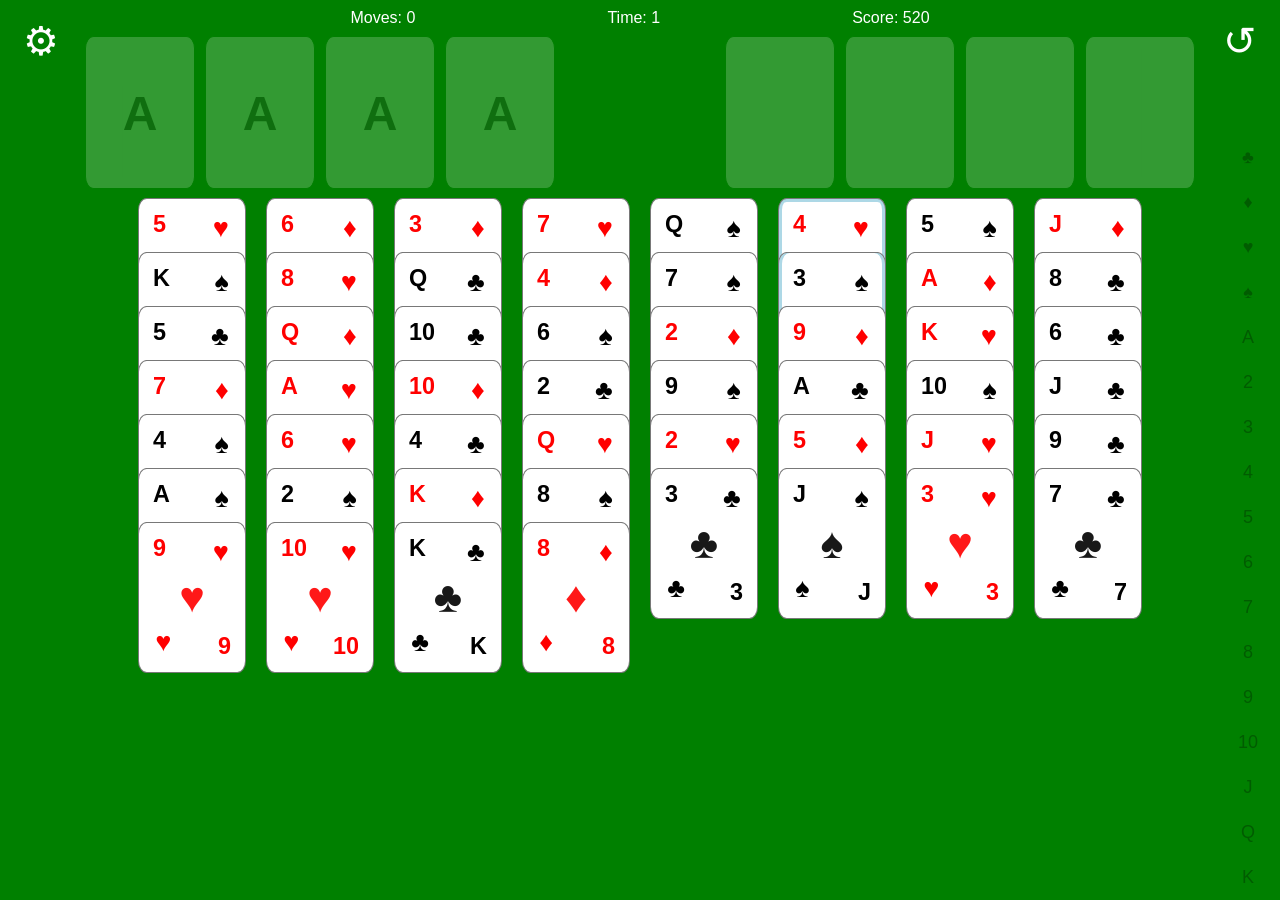
==== freecell/index.html @ 87880d99 "separate directories for freecell and spider" ====
<!DOCTYPE html>
<html lang="en">
<head>
    <meta charset="UTF-8">
    <meta name="viewport" content="width=device-width, initial-scale=1.0, maximum-scale=1, user-scalable=no">
    <title>Freecell</title>
    <link rel="manifest" href="manifest.json">
    <link rel="stylesheet" href="../css/style.css">
    <link rel="stylesheet" href="../css/settings.css">
    <meta name="theme-color" content="#008000">
</head>
<body>
    <div id="game">
        <div id="score-bar">
            <div class="scoretext" id="moves">Moves: 0</div>
            <div class="scoretext" id="timer">Time: 0:00</div>
            <div class="scoretext" id="score">Score: 0</div>
        </div>
        <div id="top-area">
            <div id="foundations">
                <div class="foundation" id="found1" data-pile-type="foundation" data-pile-index="0"></div>
                <div class="foundation" id="found2" data-pile-type="foundation" data-pile-index="1"></div>
                <div class="foundation" id="found3" data-pile-type="foundation" data-pile-index="2"></div>
                <div class="foundation" id="found4" data-pile-type="foundation" data-pile-index="3"></div>
            </div>
            <div id="free-cells">
                <div class="cell" id="free1" data-pile-type="cell" data-pile-index="0"></div>
                <div class="cell" id="free2" data-pile-type="cell" data-pile-index="1"></div>
                <div class="cell" id="free3" data-pile-type="cell" data-pile-index="2"></div>
                <div class="cell" id="free4" data-pile-type="cell" data-pile-index="3"></div>
            </div>
        </div>
        <div id="tableau">
            <div class="column" id="col1" data-pile-type="column" data-pile-index="0"></div>
            <div class="column" id="col2" data-pile-type="column" data-pile-index="1"></div>
            <div class="column" id="col3" data-pile-type="column" data-pile-index="2"></div>
            <div class="column" id="col4" data-pile-type="column" data-pile-index="3"></div>
            <div class="column" id="col5" data-pile-type="column" data-pile-index="4"></div>
            <div class="column" id="col6" data-pile-type="column" data-pile-index="5"></div>
            <div class="column" id="col7" data-pile-type="column" data-pile-index="6"></div>
            <div class="column" id="col8" data-pile-type="column" data-pile-index="7"></div>
        </div>
    </div>
    <div class="number-bar">
        <div class="num" data-value="clubs">♣</div>
        <div class="num" data-value="diamonds">♦</div>
        <div class="num" data-value="hearts">♥</div>
        <div class="num" data-value="spades">♠</div>
        <div class="num" data-value="A">A</div>
        <div class="num" data-value="2">2</div>
        <div class="num" data-value="3">3</div>
        <div class="num" data-value="4">4</div>
        <div class="num" data-value="5">5</div>
        <div class="num" data-value="6">6</div>
        <div class="num" data-value="7">7</div>
        <div class="num" data-value="8">8</div>
        <div class="num" data-value="9">9</div>
        <div class="num" data-value="10">10</div>
        <div class="num" data-value="J">J</div>
        <div class="num" data-value="Q">Q</div>
        <div class="num" data-value="K">K</div>
    </div>

    <button class="top-button undo"     data-action="undo"     aria-label="Undo last move">↺</button>
    <button class="top-button settings" data-action="settings" aria-label="Open settings">⚙</button>

    <div id="win-message" role="alert" aria-live="polite">You Win!</div>
    <div id="win-stats"></div>
    <button id="middle-btn-new-game">
        <span class="action-icon" aria-hidden="true">➕</span>
        <span>New Game</span>
    </button>

    <!-- Shared scripts — must load before game scripts -->
    <script src="../js/storageManager.js"  defer></script>
    <script src="../js/gameTimer.js"       defer></script>
    <script src="../js/statsManager.js"    defer></script>
    <script src="../js/settingsManager.js" defer></script>
    <script src="../js/settingsUI.js"      defer></script>
    <script src="../js/card.js"            defer></script>
    <script src="../js/cardAnimator.js"    defer></script>
    <script src="../js/dragHandler.js"     defer></script>
    <script src="../js/columnLayout.js"    defer></script>

    <!-- QR code library (local copy) -->
    <script src="../js/qrcode.min.js" defer></script>

    <!-- Game -->
    <script src="appFreecell.js" defer></script>
</body>
</html>
---- css/style.css ----
html, body {
    height: 100%;
    overflow: hidden;
}

body {
    font-family: Arial, sans-serif;
    margin: 0;
    padding: 0;
    background-color: #008000;
    color: white;
    display: flex;
    flex-direction: column;
    align-items: center;
    min-height: 100vh;
    touch-action: manipulation; /* Disables touch double-tap zoom */
}

#game {
    display: flex;
    flex-direction: column;
    align-items: center;
    width: 100%;
    flex: 1;
    height: 100vh;
    overflow: hidden;
}

#score-bar {
    display: flex;
    flex-direction: row;
    justify-content: center;
    gap: 15%;
    width: 100%;
    margin-top: 1vh;
}

#top-area {
    display: flex;
    flex-direction: row;
    justify-content: space-around;
    width: 100%;
}

#free-cells, #foundations {
    display: flex;
    flex-direction: row;
    justify-content: flex-end;
    width: 50%;
}

#foundations {
    display: flex;
    flex-direction: row;
    justify-content: flex-start;
    width: 50%;
}

#tableau {
    display: flex;
    justify-content: space-around;
    width: 100%;
    flex: 1;
    align-items: stretch; /* Ensure columns stretch to fill available vertical space, should be default */
    overflow: hidden;
}

.cell, .foundation {
    aspect-ratio: 1 / 1.4;
    border-radius: 8%;
    background-color: rgba(255, 255, 255, 0.2);
    border: 1px solid #008000;
    display: block;
    align-items: center;
    justify-content: center;
    position: relative;
}

.column {
    background-color: rgba(255, 255, 255, 0);
    position: relative;
}

.foundation::before {
    content: "A";
    position: absolute;
    top: 50%;
    left: 50%;
    transform: translate(-50%, -50%);
    font-size: 24px;
    font-weight: bold;
    color: #005c00;
    opacity: 0.7;
    pointer-events: none;
    z-index: 0;
}

.column::before {
    content: "";
    position: absolute;
    top: 0%;
    left: 50%;
    transform: translate(-50%, 0%);
    aspect-ratio: 1 / 1.4;
    border-radius: 8%;
    background-color: rgba(255, 255, 255, 0.2);
    pointer-events: none;
    z-index: 0;
}

.card {
    aspect-ratio: 1 / 1.4;
    width: 12vw;
    border-radius: 8%;
    border: 1px solid rgba(97, 97, 97, 0.85);
    box-sizing: border-box;
    display: flex;
    flex-direction: column;
    align-items: center;
    justify-content: center;
    font-size: clamp(8px, 0.9vw, 18px); /* scalable base */
    font-weight: bold;
    color: black;
    margin-top: var(--card-offset, -90%);
    cursor: pointer;
    user-select: none;
    position: relative;
    touch-action: manipulation; /* Disables touch double-tap zoom */
}

/* Card corner layout */
.card .corner {
    position: absolute;
    font-size: 1.2em;
    line-height: 1;
    font-weight: bold;
    background: transparent;
    padding: 0.2em;
    pointer-events: none; /* Allow clicks to pass through corners to the card itself */
}
.card .corner.rank { font-size: 1.3em; }
.card .corner.suit { font-size: 1.5em; }
.card .corner.tl { top: 0.4em; left: 0.4em; }
.card .corner.tr { top: 0.4em; right: 0.4em; }
.card .corner.bl { bottom: 0.4em; left: 0.4em; }
.card .corner.br { bottom: 0.4em; right: 0.4em; }

.card .center-suit {
    font-size: 2.4em;
    opacity: 0.9;
    pointer-events: none; /* Allow clicks to pass through corners to the card itself */
}

.number-bar {
    position: fixed;
    display: flex;
}

.num {
    flex: 1;
    display: flex;
    align-items: center;
    justify-content: center;
    font-size: 24px;
    color: #005c00;
    touch-action: manipulation;
    user-select: none;
}

.top-button {
    position: fixed;
    /*top: calc(env(safe-area-inset-top) + 10px); /* Adjust for safe area inset on mobile devices */
    top: 0;
    font-size: 24px;
    background-color: #00000000; /* fully transparent */
    /*background-color: #008000;*/
    color: white;
    border: none;
    /*border: 1px solid #005c00;*/
    border-radius: 50%;
    margin: 0.5vh;
    touch-action: manipulation;
}

.settings {
    left: 0;
}

.undo {
    right: 0;
}

/* Portrait: height > width */
@media (max-aspect-ratio: 1/1) {
    .column, .cell, .foundation {
        width: 12vw;
    }
    #foundations, #free-cells {
        margin: 1vh 0;
    }
    .foundation::before {
        font-size: 28px;
    }
    .column::before {
        width: 12vw;
    }
    .card {
        width: 12vw;
        font-size: clamp(8px, 2vw, 18px); /* scalable base */
        /*font-size: 10px;*/
    }
    .number-bar {
        bottom: 0;
        left: 0;
        right: 0;
        height: 5vh;
        flex-direction: row;
    }
    .num {
        font-size: clamp(8px, 2vw, 18px); /* scalable base */
    }
    .top-button {
        font-size: 24px;
        width: 6vh;
        height: 4vh;
    }
}

/* Landscape: width > height */
@media (min-aspect-ratio: 1/1) {
    .column, .cell, .foundation {
        width: 12vh;
        margin: 0 5px;
    }
    .column {
        margin: 0 10px;
    }
    #foundations, #free-cells {
        margin-top: 1vh;
        margin-bottom: 1vh;
        justify-content: center;
    }
    #tableau {
        justify-content: center;
    }
    .foundation::before {
        font-size: 48px;
    }
    .column::before {
        width: 12vh;
    }
    .card {
        width: 12vh;
        font-size: clamp(8px, 2vh, 18px); /* scalable base */
        /*font-size: 18px;*/
    }
    .number-bar {
        top: 15vh; /* Don't start at the very top to avoid overlapping with the top button */
        bottom: 0;
        right: 0;
        width: 5vw;
        flex-direction: column;
    }
    .num {
        font-size: clamp(8px, 2vh, 18px); /* scalable base */
    }
    .top-button {
        font-size: 40px;
        width: 8vh;
        height: 8vh;
    }
}


.column .card:first-child {
    margin-top: 0;
}

.column .card {
    margin-left: auto;
    margin-right: auto;
}

/* Ensure cards placed in freecells don't overlap */
.cell .card {
    margin-top: 0;
    margin-left: auto;
    margin-right: auto;
    position: relative;
    z-index: 1;
}

.foundation .card {
    margin-top: -140%;
    width: 100%;
}

.foundation .card:first-child {
    margin-top: 0;
}

.card.red { background-color: white; color: red; }
.card.black { background-color: white; color: black; }

.card.dragging {
    /* opacity: 0.5; */
    position: fixed;
    z-index: 2000;
    pointer-events: none;
    will-change: transform;
    margin: 0;
}

.card.animating {
    z-index: 1000;
}

.card.highlighted {
    outline: 3px solid gold;
    box-shadow: 0 0 8px 2px gold;
    /*z-index: 10;*/
}

.card.dimmed {
    /*opacity: 0.35;*/
    background-color: rgb(189, 189, 189);
}

.card.has-move {
    border-color: #4CAF50;
    border-width: 2px;
}

.card.seq-top {
    box-shadow:
        inset -3px 0px 0px 0px lightblue,   /* left */
        inset  3px 0px 0px 0px lightblue,   /* right */
        inset  0px 3px 0px 0px lightblue;  /* top */
}

.card.seq-mid {
    box-shadow:
        inset -3px 0px 0px 0px lightblue,   /* left */
        inset  3px 0px 0px 0px lightblue;   /* right */
}

.card.seq-bot {
    box-shadow:
        inset -3px 0px 0px 0px lightblue,   /* left */
        inset  3px 0px 0px 0px lightblue,   /* right */
        inset  0px -3px 0px 0px lightblue;   /* bottom */
}

.card.seq-solo {
    border: 2px solid gold;
}

#win-message,
#middle-btn-new-game {
    position: fixed;
    left: 50%;
    transform: translateX(-50%);
    top: 60%;
    z-index: 500;
}

#win-message {
    top: 50%;
    margin: 0;
    font-size: 2em;
    color: white;
    text-shadow: 0 2px 8px rgba(0,0,0,0.4);
}

#win-stats {
    position: fixed;
    left: 50%;
    transform: translateX(-50%);
    top: 56%;
    z-index: 500;
    display: none;
    background: rgba(0,0,0,0.45);
    border-radius: 12px;
    padding: 10px 18px;
    color: white;
    font-size: 14px;
    text-align: center;
    white-space: nowrap;
}

#win-stats table {
    border-collapse: collapse;
}

#win-stats td {
    padding: 3px 10px;
}

#win-stats .win-stat-label {
    text-align: left;
    opacity: 0.75;
}

#win-stats .win-stat-this {
    text-align: right;
    font-weight: bold;
}

#win-stats .win-stat-best {
    text-align: left;
    opacity: 0.75;
}

#win-stats .win-stat-best.is-best {
    color: gold;
}

#middle-btn-new-game {
    top: 73%;
    display: flex;
    align-items: center;
    gap: 8px;
    padding: 12px 24px;
    font-size: 16px;
    font-weight: 600;
    background: white;
    border: none;
    border-radius: 12px;
    cursor: pointer;
    white-space: nowrap;
    box-shadow: 0 4px 16px rgba(0,0,0,0.25);
}
---- css/settings.css ----
/* ─── Settings Overlay ──────────────────────────────────────────────────────── */

.settings-overlay {
    position: fixed;
    inset: 0;
    background: rgba(0, 0, 0, 0.5); /* dims rest of page */
    z-index: 2000;
    display: flex;
    align-items: center;
    justify-content: center;
    opacity: 0; /* starts invisiable */
    transition: opacity 0.2s ease; /* fades in when visible */
}

.settings-overlay.visible {
    opacity: 1;
}

.settings-popup {
    background: #f5f0e8;
    border-radius: 16px;
    width: min(340px, 90vw);
    max-height: 85vh;
    overflow: hidden; /* hidden allows screen scroll to work */
    box-shadow: 0 8px 40px rgba(0,0,0,0.35);
    position: relative;
    transform: translateY(10px); /* slides up animation when started */
    transition: transform 0.2s ease;
}

.settings-overlay.visible .settings-popup {
    transform: translateY(0);
}

/* ─── Settings Screens (main / stats / rules / share / edit stats) ──────────── */

.settings-screen {
    display: none; /* all popup screens start hidden */
    flex-direction: column;
    padding: 0 0 16px 0;
    max-height: 85vh;
    overflow-y: auto;
}

.settings-screen.active {
    display: flex;
}

/* ─── Header ────────────────────────────────────────────────────────────────── */

.settings-header {
    display: flex;
    align-items: center;
    justify-content: space-between;
    padding: 16px 16px 12px 16px;
    border-bottom: 1px solid rgba(0,0,0,0.1); /* divider line */
    position: sticky; /* stays on top during scrolling. Needs background and z-index below to work */
    top: 0;
    background: #f5f0e8;
    z-index: 1;
}

.settings-title {
    font-size: 18px;
    font-weight: 700;
    color: #1a1a1a;
    letter-spacing: 0.01em;
}

.settings-close,
.settings-back {
    background: rgba(0,0,0,0.08);
    border: none;
    border-radius: 50%;
    width: 30px;
    height: 30px;
    font-size: 16px;
    cursor: pointer; /* hand cursor on hover */
    color: #333;
    display: flex;
    align-items: center;
    justify-content: center;
    touch-action: manipulation; /* disable mobile tap delay */
    line-height: 1; /* prevent icon vertical off-center */
}

.settings-back {
    font-size: 22px;
    font-weight: bold;
}

/* ─── Action Buttons ────────────────────────────────────────────────────────── */

.settings-actions {
    display: flex;
    flex-direction: column;
    padding: 12px 16px 0;
    gap: 6px;
}

.settings-action-btn {
    display: flex;
    align-items: center;
    gap: 12px;
    width: 100%;
    padding: 13px 14px;
    background: white;
    border: 1px solid rgba(0,0,0,0.1);
    border-radius: 10px;
    font-size: 15px;
    font-weight: 600;
    color: #1a1a1a;
    cursor: pointer;
    touch-action: manipulation;
    text-align: left;
    transition: background 0.1s;
}

.settings-action-btn:active {
    background: #e8e2d8;
}

.action-icon {
    font-size: 18px;
    width: 24px;
    text-align: center;
    line-height: 1; /* prevent icon vertical off-center */
}

.action-chevron {
    margin-left: auto;
    font-size: 20px;
    color: #999;
    font-weight: 300;
    line-height: 1; /* prevent icon vertical off-center */
}

/* ─── Divider ────────────────────────────────────────────────────────────────── */

.settings-divider {
    height: 1px;
    background: rgba(0,0,0,0.1);
    margin: 12px 16px;
}

/* ─── Toggle Rows ────────────────────────────────────────────────────────────── */

.settings-toggles {
    display: flex;
    flex-direction: column;
    padding: 0 16px;
    gap: 2px;
}

.settings-toggle-row {
    display: flex;
    align-items: center;
    justify-content: space-between;
    padding: 11px 0;
    border-bottom: 1px solid rgba(0,0,0,0.06);
    cursor: pointer;
    touch-action: manipulation;
}

.settings-toggle-row:last-child {
    border-bottom: none;
}

.toggle-label {
    font-size: 15px;
    color: #1a1a1a;
}

/* Toggle switch pill */
.toggle-switch {
    width: 44px;
    height: 26px;
    border-radius: 13px;
    background: #ccc;
    position: relative;
    transition: background 0.2s;
    flex-shrink: 0;
}

.toggle-switch::after {
    content: '';
    position: absolute;
    width: 22px;
    height: 22px;
    border-radius: 50%;
    background: white;
    top: 2px;
    left: 2px;
    transition: transform 0.2s;
    box-shadow: 0 1px 3px rgba(0,0,0,0.25);
}

.toggle-switch.on {
    background: #34c759; /* iOS green */
}

.toggle-switch.on::after {
    transform: translateX(18px);
}

/* ─── Version ────────────────────────────────────────────────────────────────── */

.settings-version {
    text-align: center;
    font-size: 12px;
    color: #aaa;
    padding: 8px 0 4px;
}

/* ─── Statistics Screen ──────────────────────────────────────────────────────── */

.stats-grid {
    display: grid;
    grid-template-columns: 1fr 1fr 1fr;
    gap: 12px;
    padding: 16px;
}

.stat-cell {
    background: white;
    border-radius: 10px;
    padding: 14px 8px;
    text-align: center;
    border: 1px solid rgba(0,0,0,0.08);
}

.stat-value {
    font-size: 26px;
    font-weight: 700;
    color: #1a1a1a;
    line-height: 1;
    margin-bottom: 4px;
}

.stat-label {
    font-size: 11px;
    color: #888;
    text-transform: uppercase;
    letter-spacing: 0.04em;
}

.settings-danger-btn {
    display: block;
    margin: 4px 16px 0;
    width: calc(100% - 32px);
    padding: 12px;
    background: none;
    border: 1px solid #ff3b30;
    border-radius: 10px;
    color: #ff3b30;
    font-size: 15px;
    font-weight: 600;
    cursor: pointer;
    touch-action: manipulation;
    transition: background 0.1s;
}

.settings-danger-btn:active {
    background: rgba(255, 59, 48, 0.08);
}

.stats-edit-grid {
    display: flex;
    flex-direction: column;
    padding: 0 16px;
    gap: 6px;
}

.stats-edit-row {
    display: flex;
    align-items: center;
    justify-content: space-between;
    padding: 4px 0;
    border-bottom: 1px solid rgba(0,0,0,0.06);
}

.stats-edit-label {
    font-size: 14px;
    color: #1a1a1a;
}

.stats-edit-input {
    width: 80px;
    padding: 6px 8px;
    border: 1px solid rgba(0,0,0,0.15);
    border-radius: 8px;
    font-size: 14px;
    text-align: right;
    background: white;
}

body.dark-mode .stats-edit-label {
    color: #f0f0f0;
}

body.dark-mode .stats-edit-row {
    border-bottom-color: rgba(255,255,255,0.08);
}

body.dark-mode .stats-edit-input {
    background: #3a3a3a;
    border-color: rgba(255,255,255,0.15);
    color: #f0f0f0;
}

/* ─── Hide Settings ────────────────────────────────────────────────── */

body.hide-number-bar .number-bar {
    display: none;
}

body.hide-score #score {
    display: none;
}

body.hide-moves #moves {
    display: none;
}

body.hide-time #timer {
    display: none;
}

/* ─── Dark Mode ──────────────────────────────────────────────────────────────── */

body.dark-mode, body.dark-mode .top-button {
    background-color: #1d0707;
}

body.dark-mode .column::before {
    background-color: rgba(255, 255, 255, 0.08);
}

body.dark-mode .cell,
body.dark-mode .foundation {
    background-color: rgba(255, 255, 255, 0.08);
    border-color: #0f0f0f;
}

body.dark-mode .foundation::before {
    color: #333333;
}

body.dark-mode .card.red {
    background-color: #3f3f3f;
    border: 1px solid rgba(0, 0, 0, 0.85);
    color: #d33e3e;
}

body.dark-mode .card.black {
    background-color: #3f3f3f;
    border: 1px solid rgba(0, 0, 0, 0.85);
    color: #cfcfcf;
}

body.dark-mode .num {
    color: #cfcfcf;
}

body.dark-mode .settings-popup {
    background: #2a2a2a;
}

body.dark-mode .settings-header {
    background: #2a2a2a;
    border-bottom-color: rgba(255,255,255,0.1);
}

body.dark-mode .settings-title {
    color: #f0f0f0;
}

body.dark-mode .settings-close,
body.dark-mode .settings-back {
    background: rgba(255,255,255,0.1);
    color: #f0f0f0;
}

body.dark-mode .settings-action-btn {
    background: #3a3a3a;
    border-color: rgba(255,255,255,0.1);
    color: #f0f0f0;
}

body.dark-mode .settings-action-btn:active {
    background: #444;
}

body.dark-mode .toggle-label {
    color: #f0f0f0;
}

body.dark-mode .settings-toggle-row {
    border-bottom-color: rgba(255,255,255,0.08);
}

body.dark-mode .settings-divider {
    background: rgba(255,255,255,0.1);
}

body.dark-mode .stat-cell {
    background: #3a3a3a;
    border-color: rgba(255,255,255,0.1);
}

body.dark-mode .stat-value {
    color: #f0f0f0;
}

body.dark-mode .settings-version {
    color: #666;
}

/* ─── Rules and Share ──────────────────────────────────────────────────────────────── */

.settings-text-body {
    padding: 4px 16px 16px;
    font-size: 14px;
    color: #1a1a1a;
    line-height: 1.5;
}

.settings-text-body h3 {
    font-size: 13px;
    text-transform: uppercase;
    letter-spacing: 0.05em;
    color: #888;
    margin: 16px 0 4px;
}

.settings-text-body p {
    margin: 0 0 8px;
}

.share-url {
    background: white;
    border: 1px solid rgba(0,0,0,0.1);
    border-radius: 8px;
    padding: 10px 12px;
    font-family: monospace;
    font-size: 13px;
    word-break: break-all;
    margin-bottom: 12px;
}

#qr-code {
    display: flex;
    justify-content: center;
    margin-bottom: 8px;
}

body.dark-mode .settings-text-body {
    color: #f0f0f0;
}

body.dark-mode .share-url {
    background: #3a3a3a;
    border-color: rgba(255,255,255,0.1);
    color: #f0f0f0;
}
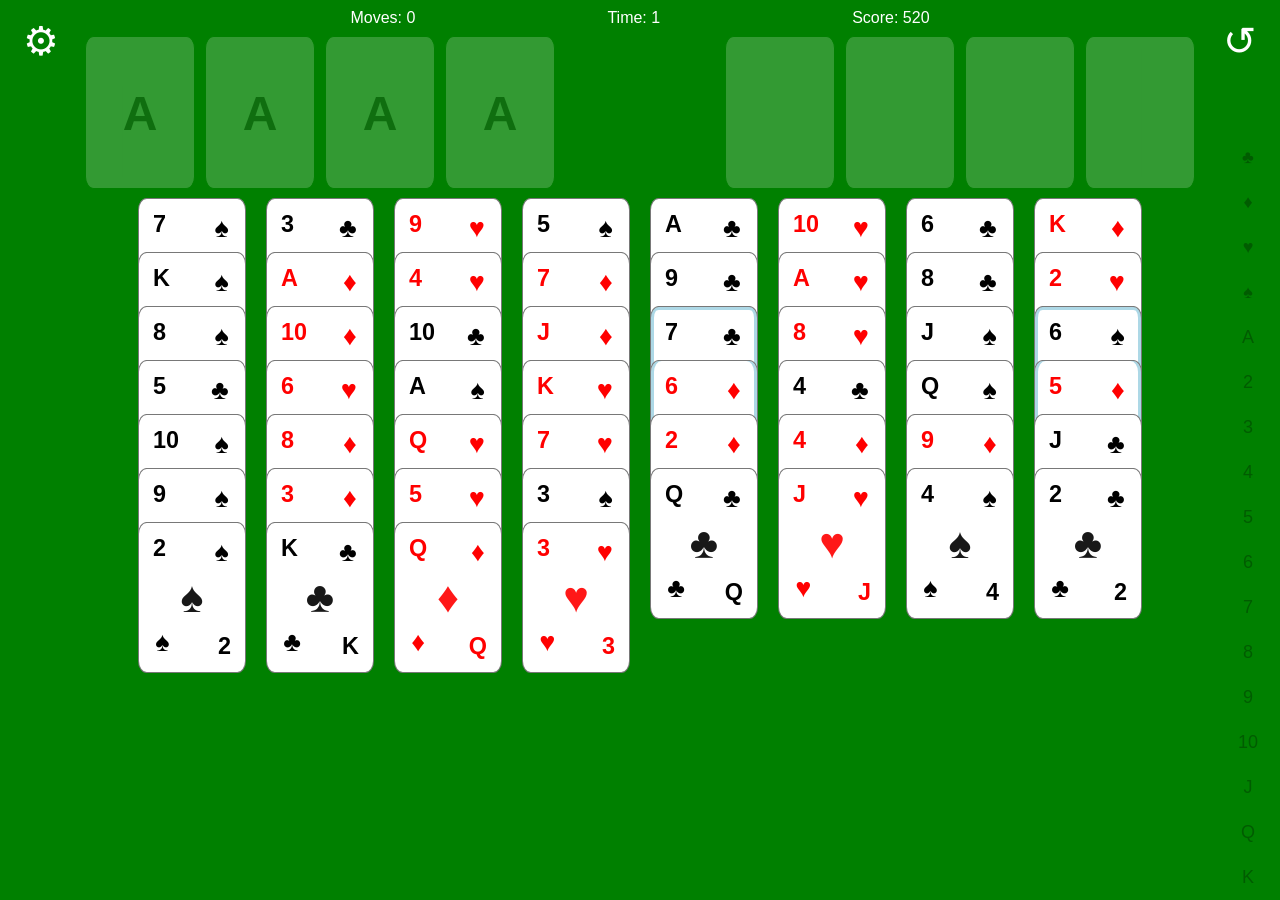
==== commit 40a8ff2d: "favicons, overlapping foundation and stock elements, fix URL. move gamesPlayed to win/loss record, c" ====
--- a/freecell/index.html
+++ b/freecell/index.html
@@ -7,6 +7,7 @@
     <link rel="manifest" href="manifest.json">
     <link rel="stylesheet" href="../css/style.css">
     <link rel="stylesheet" href="../css/settings.css">
+    <link rel="icon" href="favicon.ico">
     <meta name="theme-color" content="#008000">
 </head>
 <body>
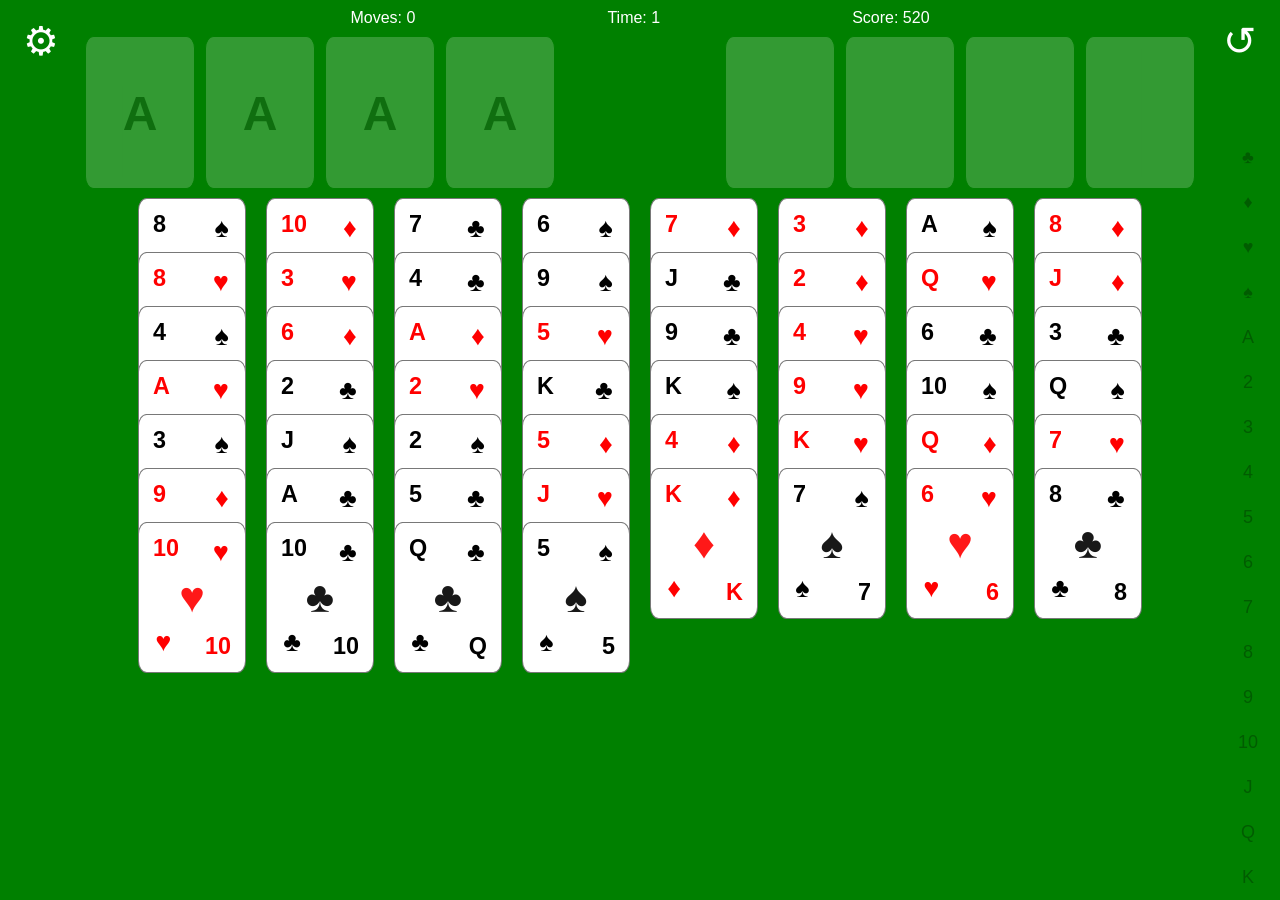
==== commit ea5ec84f: "spider win style, win overlay, freecell game state" ====
--- a/freecell/index.html
+++ b/freecell/index.html
@@ -65,12 +65,14 @@
     <button class="top-button undo"     data-action="undo"     aria-label="Undo last move">↺</button>
     <button class="top-button settings" data-action="settings" aria-label="Open settings">⚙</button>
 
-    <div id="win-message" role="alert" aria-live="polite">You Win!</div>
-    <div id="win-stats"></div>
-    <button id="middle-btn-new-game">
-        <span class="action-icon" aria-hidden="true">➕</span>
-        <span>New Game</span>
-    </button>
+    <div id="win-overlay" style="display:none">
+        <div id="win-message" role="alert" aria-live="polite">You Win!</div>
+        <div id="win-stats"></div>
+        <button id="middle-btn-new-game">
+            <span class="action-icon" aria-hidden="true">➕</span>
+            <span>New Game</span>
+        </button>
+    </div>
 
     <!-- Shared scripts — must load before game scripts -->
     <script src="../js/storageManager.js"  defer></script>
--- a/css/style.css
+++ b/css/style.css
@@ -302,6 +302,16 @@
 .card.red { background-color: white; color: red; }
 .card.black { background-color: white; color: black; }
 
+.card.face-down {
+    background-color: #2c5f8a; /* card back colour */
+}
+
+/* Hide the card content when face down */
+.card.face-down .corner,
+.card.face-down .center-suit {
+    visibility: hidden;
+}
+
 .card.dragging {
     /* opacity: 0.5; */
     position: fixed;
@@ -355,17 +365,25 @@
     border: 2px solid gold;
 }
 
-#win-message,
-#middle-btn-new-game {
+/* ─── Win Overlay ──────────────────────────────────────────────────────── */
+
+#win-overlay {
     position: fixed;
-    left: 50%;
-    transform: translateX(-50%);
-    top: 60%;
+    inset: 0;
+    display: flex;           /* toggled to none when hidden */
+    flex-direction: column;
+    align-items: center;
+    justify-content: center;
+    gap: 16px;
     z-index: 500;
+    pointer-events: none;    /* let clicks pass through to the game board... */
+}
+
+#win-overlay > * {
+    pointer-events: auto;    /* ...except the win elements themselves */
 }
 
 #win-message {
-    top: 50%;
     margin: 0;
     font-size: 2em;
     color: white;
@@ -373,12 +391,6 @@
 }
 
 #win-stats {
-    position: fixed;
-    left: 50%;
-    transform: translateX(-50%);
-    top: 56%;
-    z-index: 500;
-    display: none;
     background: rgba(0,0,0,0.45);
     border-radius: 12px;
     padding: 10px 18px;
@@ -388,35 +400,7 @@
     white-space: nowrap;
 }
 
-#win-stats table {
-    border-collapse: collapse;
-}
-
-#win-stats td {
-    padding: 3px 10px;
-}
-
-#win-stats .win-stat-label {
-    text-align: left;
-    opacity: 0.75;
-}
-
-#win-stats .win-stat-this {
-    text-align: right;
-    font-weight: bold;
-}
-
-#win-stats .win-stat-best {
-    text-align: left;
-    opacity: 0.75;
-}
-
-#win-stats .win-stat-best.is-best {
-    color: gold;
-}
-
 #middle-btn-new-game {
-    top: 73%;
     display: flex;
     align-items: center;
     gap: 8px;
@@ -430,3 +414,33 @@
     white-space: nowrap;
     box-shadow: 0 4px 16px rgba(0,0,0,0.25);
 }
+
+
+
+
+#win-stats table {
+    border-collapse: collapse;
+}
+
+#win-stats td {
+    padding: 3px 10px;
+}
+
+#win-stats .win-stat-label {
+    text-align: left;
+    opacity: 0.75;
+}
+
+#win-stats .win-stat-this {
+    text-align: right;
+    font-weight: bold;
+}
+
+#win-stats .win-stat-best {
+    text-align: left;
+    opacity: 0.75;
+}
+
+#win-stats .win-stat-best.is-best {
+    color: gold;
+}
--- a/css/settings.css
+++ b/css/settings.css
@@ -39,7 +39,8 @@
     flex-direction: column;
     padding: 0 0 16px 0;
     max-height: 85vh;
-    overflow-y: auto;
+    overflow-y: scroll;
+    -webkit-overflow-scrolling: touch;
 }
 
 .settings-screen.active {
